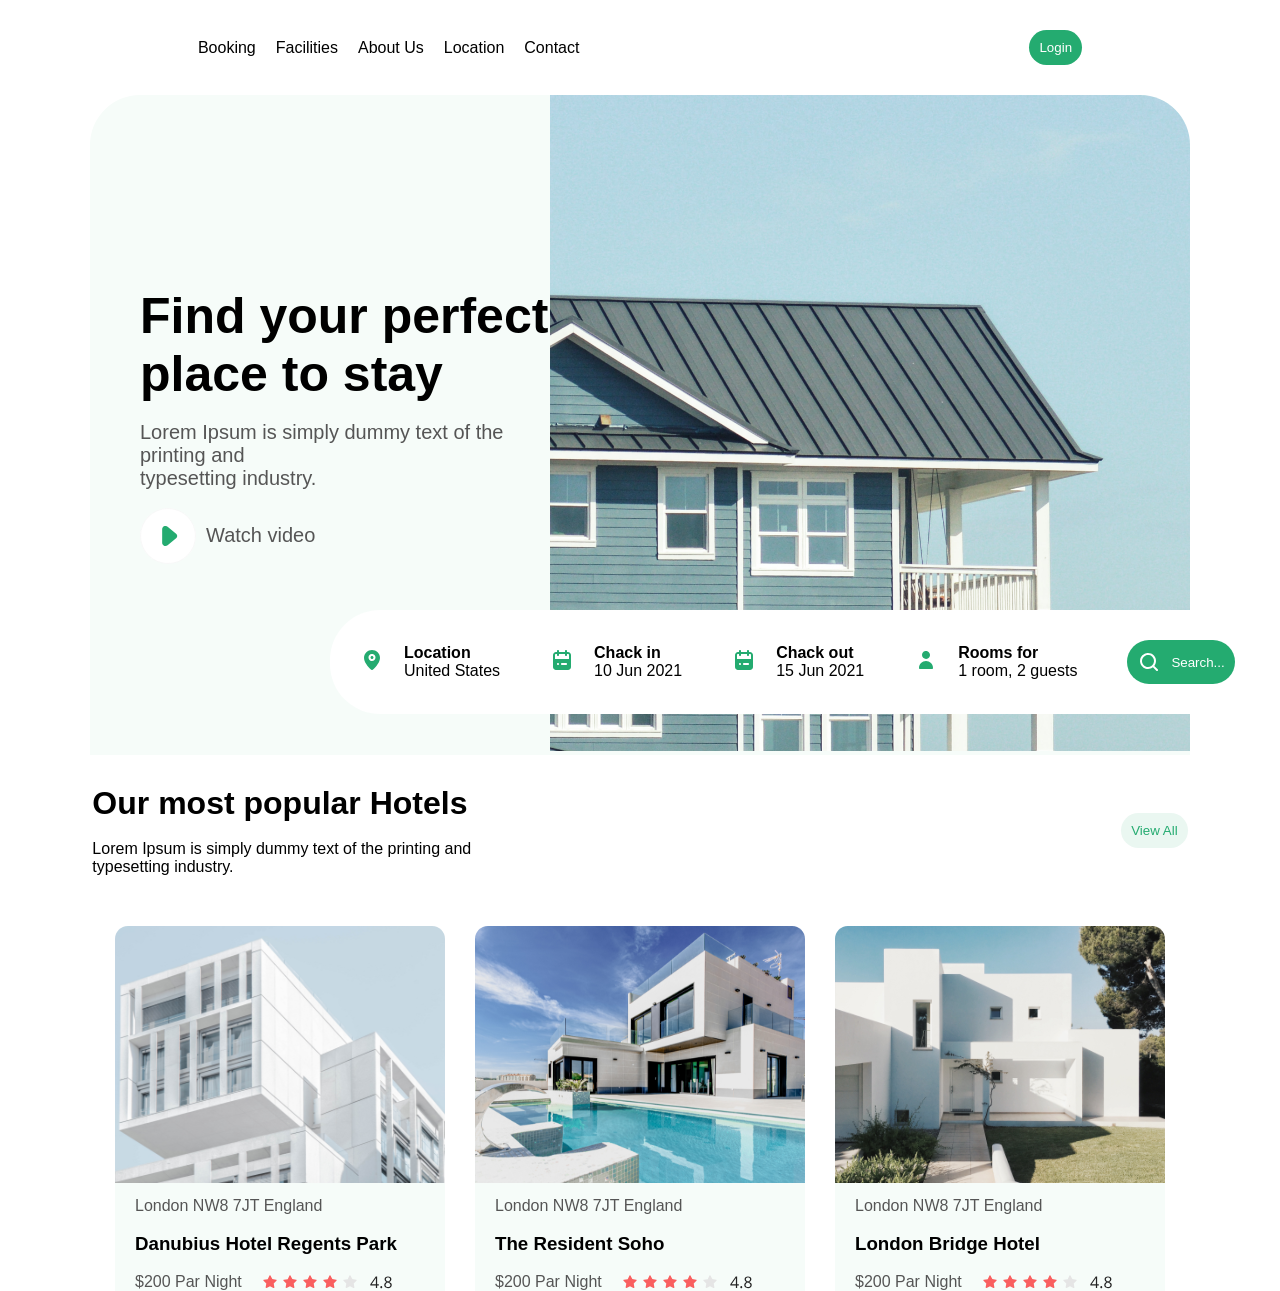
==== index.html @ 4478bff4 "added section1" ====
<!DOCTYPE html>
<html lang="en">

<head>
    <meta charset="UTF-8">
    <meta name="viewport" content="width=device-width, initial-scale=1.0">
    <title>Document</title>
    <link rel="stylesheet" href="./style.css">
</head>

<body>
    <header>
        <div class="hdr">
            <div class="p">
                <p>Booking</p>
                <p>Facilities</p>
                <p>About Us</p>
                <p>Location</p>
                <p>Contact</p>
            </div>
            <div class="aa">
                <button>Login</button>
            </div>
        </div>
    </header>
    <section>
        <div>
            <div class="flex">
                <div class="a">
                    <h1>Find your perfect <br> place to stay</h1><br>
                    <p>Lorem Ipsum is simply dummy text of the printing and <br> typesetting industry.</p><br>
                    <div class="k">
                        <img src="./video.svg" alt="">
                        <p class="o">Watch video</p>
                    </div>
                </div>
                <div>
                    <img src="./image.svg" alt="">
                </div>
            </div>
        </div>
        <div class="ka">
            <div class="s">
                <div>
                    <img src="./loc.svg" alt="">
                </div>
                <div>
                    <h4>Location</h4>
                    <p>United States</p>
                </div>
            </div>
            <div class="s">
                <div>
                    <img src="./kal.svg" alt="">
                </div>
                <div>
                    <h4>Chack in</h4>
                    <p>10 Jun 2021</p>
                </div>
            </div>
            <div class="s">
                <div>
                    <img src="./kal.svg" alt="">
                </div>
                <div>
                    <h4>Chack out</h4>
                    <p>15 Jun 2021</p>
                </div>
            </div>
            <div class="s">
                <div>
                    <img src="./person.svg" alt="">
                </div>
                <div>
                    <h4>Rooms for</h4>
                    <p>1 room, 2 guests</p>
                </div>
            </div>
            <button class="btn"><img src="./search.svg" alt="">Search...</button>
        </div>
    </section>
    <section1>
        <div class="kw">
            <div>
                <h1>Our most popular Hotels</h1><br>
                <p>Lorem Ipsum is simply dummy text of the printing and <br> typesetting industry.</p>
            </div>
            <div>
                <button class="ff">View All</button>
            </div>
        </div>
        <div class="sec1">
            <div class="d">
                <img class="ok" src="./img1.svg" alt="">
                <div class="os">
                    <p>London NW8 7JT England</p><br>
                    <h3>Danubius Hotel Regents Park</h3><br>
                    <div class="j">
                        <p>$200 Par Night</p>
                        <img src="zvezda.svg" alt="">
                    </div>
                </div>
            </div>
            <div class="d">
                <img class="ok" src="./img2.svg" alt="">
                <div class="os">
                    <p>London NW8 7JT England</p><br>
                    <h3>The Resident Soho</h3><br>
                    <div class="j">
                        <p>$200 Par Night</p>
                        <img src="zvezda.svg" alt="">
                    </div>
                </div>
            </div>
            <div class="d">
                <img class="ok" src="./img3.svg" alt="">
                <div class="os">
                    <p>London NW8 7JT England</p><br>
                    <h3>London Bridge Hotel</h3><br>
                    <div class="j">
                        <p>$200 Par Night</p>
                        <img src="zvezda.svg" alt="">
                    </div>
                </div>
            </div>
        </div>
    </section1>
</body>

</html>
---- style.css ----
* {
    margin: 0;
    padding: 0;
    font-family: 'Gill Sans', 'Gill Sans MT', Calibri, 'Trebuchet MS', sans-serif;
}

.hdr {
    display: flex;
    align-items: center;
    justify-content: center;
    gap: 450px;
    margin: auto;
    max-width: 1200px;
    padding: 30px;
}

.p {
    display: flex;
    align-items: center;
    justify-content: center;
    gap: 20px;
}

 .aa button {
    background-color: #24AB70;
    color: white;
    border: 0;
    border-radius: 50px;
    padding: 10px;
}

.o {
    display: inline;
}

.k {
    display: flex;
    align-items: center;
    gap: 10px;
}

.a h1 {
    font-size: 50px;
}

.a p {
    color: #555555;
    font-size: 20px;
}

.flex {
    display: flex;
    align-items: center;
    justify-content: center;
    background-color: #F6FCF9;
    gap: -10px;
    width: 1100px;
    border-radius: 50px 50px 0px 0px;
    max-width: 1200px;
    margin: 0 auto;
}

.a {
    padding-left: 50px;
}

.s {
    display: flex;
    align-items: center;
    gap: 20px;
    
}

.btn {
    display: flex;
    align-items: center;
    gap: 10px;
    background-color: #24AB70;
    color: white;
    padding: 10px;
    border: 0;
    border-radius: 50px;
}

.ka {
    display: flex;
    align-items: center;
    justify-content: center;
    gap: 50px;
    padding: 30px;
    position: absolute;
    background-color: white;
    top: 610px;
    left: 330px;
    border-radius: 50px;
    max-width: 1200px;
    margin: 0 auto;
}
.ff{
    background-color: #EAF7F1;
    padding: 10px;
    border: 0;
    color: #24AB70;
    border-radius: 50px;
}
.kw{
    display: flex;
    align-items: center;
    justify-content: center;
    gap: 650px;
    max-width: 1200px;
    margin: 0 auto;
    padding-top: 30px;
}
.j{
    display: flex;
    align-items: center;
    gap: 20px;
}
.d p{
    color: #555555;
}
.d{
    background-color: #F6FCF9;
    width: 330px;
    border-radius: 50px 50px 0px 0px;
}
.os{
    padding-left: 20px;
    padding-top: 10px;
}
.sec1{
    display: flex;
    align-items: center;
    justify-content: center;
    gap: 30px;
    padding-top: 50px;
}
.ok{
    width: 330px;
}
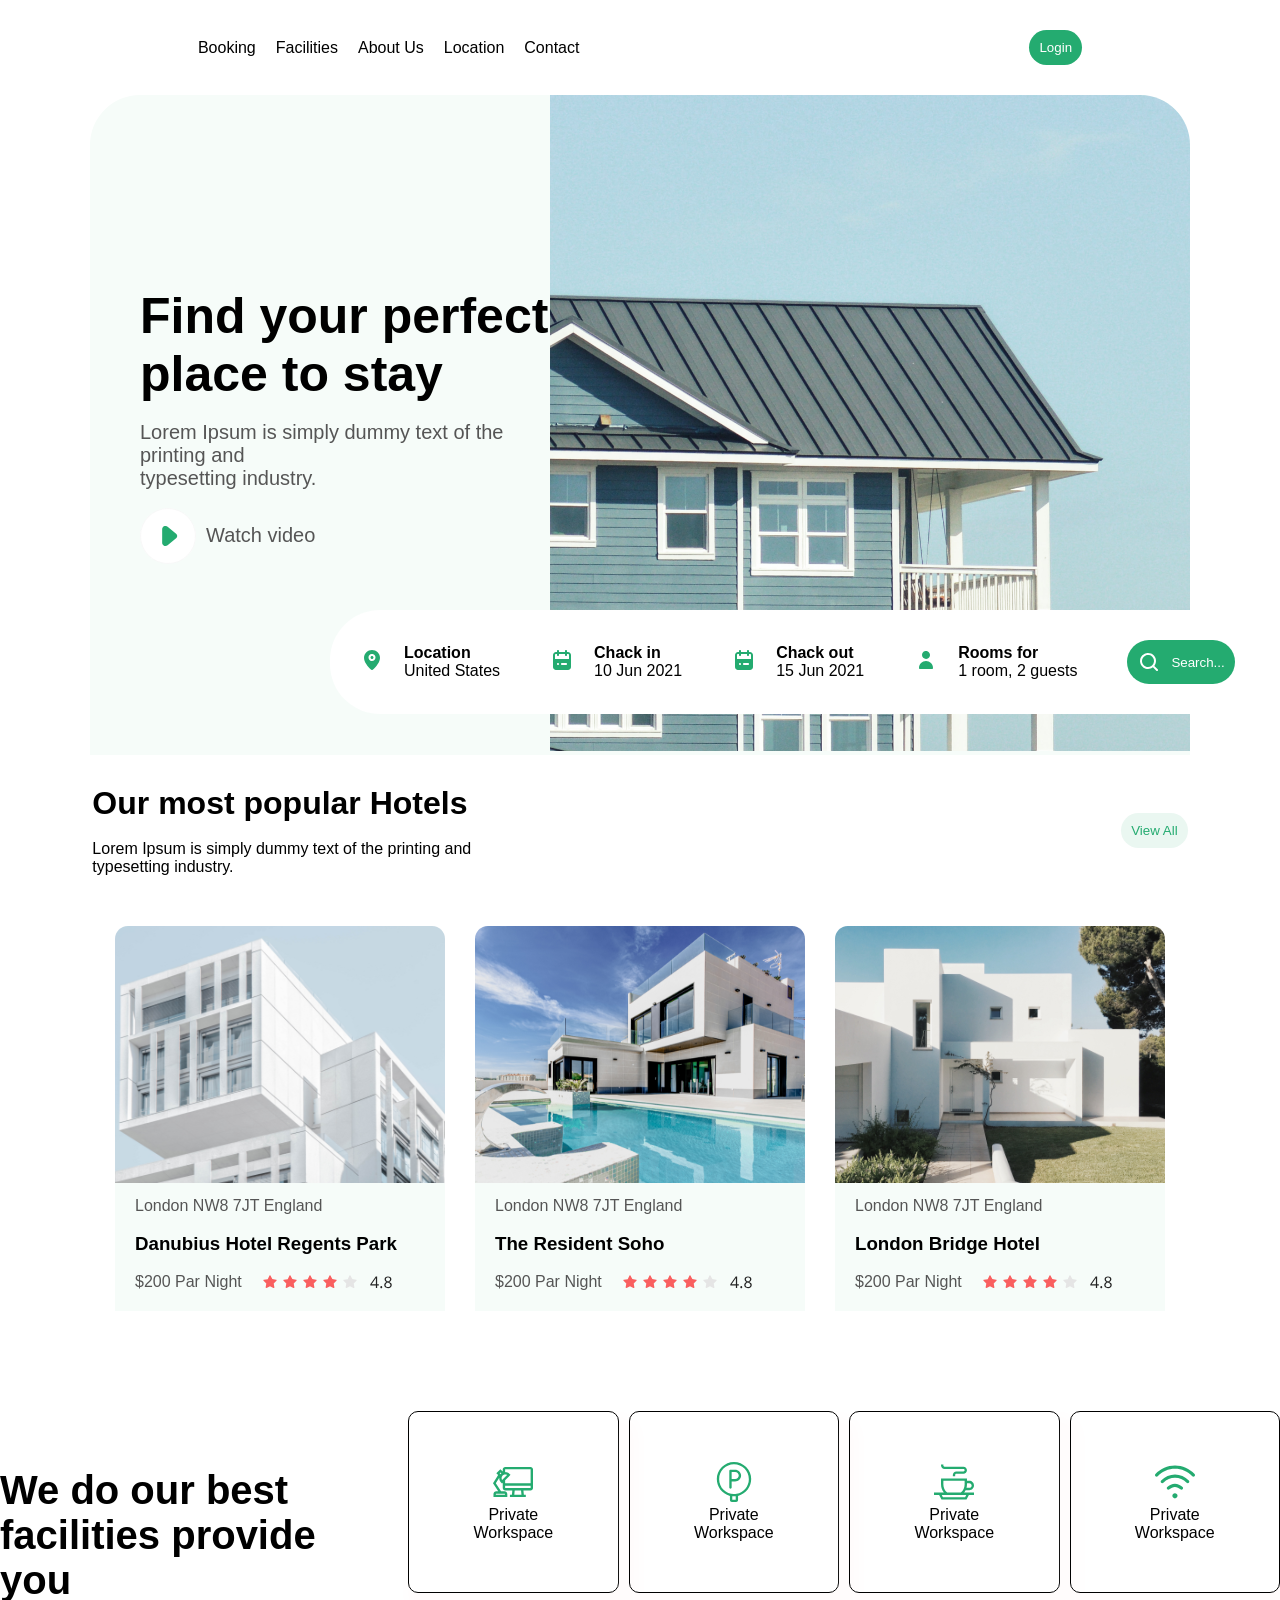
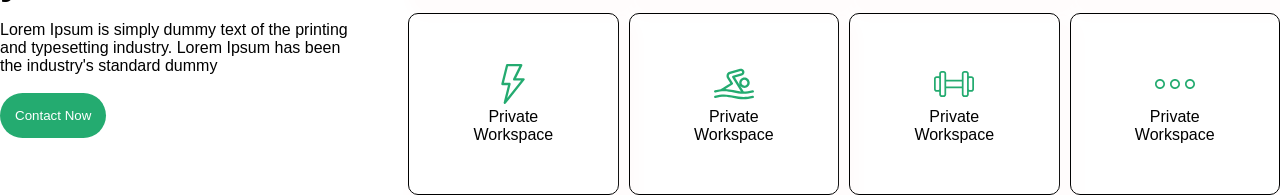
==== commit ffb1da20: "added section2" ====
--- a/index.html
+++ b/index.html
@@ -125,6 +125,55 @@
             </div>
         </div>
     </section1>
+    <section2>
+        <div class="sec2">
+            <div>
+                <h1 class="kq">We do our best <br> facilities provide you</h1><br>
+                <p>Lorem Ipsum is simply dummy text of the printing <br> and typesetting industry. Lorem Ipsum has been
+                    <br> the industry's standard dummy
+                </p><br>
+                <button class="sd">Contact Now</button>
+            </div>
+            <div class="gg">
+                <div class="df">
+                    <div class="ox">
+                        <img src="icon1.svg" alt="">
+                        <p>Private Workspace</p>
+                    </div>
+                    <div class="ox">
+                        <img src="icon2.svg" alt="">
+                        <p>Private Workspace</p>
+                    </div>
+                    <div class="ox">
+                        <img src="icon3.svg" alt="">
+                        <p>Private Workspace</p>
+                    </div>
+                    <div class="ox">
+                        <img src="icon4.svg" alt="">
+                        <p>Private Workspace</p>
+                    </div>
+                </div>
+                <div class="dc">
+                    <div class="ox">
+                        <img src="icon5.svg" alt="">
+                        <p>Private Workspace</p>
+                    </div>
+                    <div class="ox">
+                        <img src="icon6.svg" alt="">
+                        <p>Private Workspace</p>
+                    </div>
+                    <div class="ox">
+                        <img src="icon7.svg" alt="">
+                        <p>Private Workspace</p>
+                    </div>
+                    <div class="ox">
+                        <img src="icon8.svg" alt="">
+                        <p>Private Workspace</p>
+                    </div>
+                </div>
+            </div>
+        </div>
+    </section2>
 </body>
 
 </html>
--- a/style.css
+++ b/style.css
@@ -124,6 +124,7 @@
     background-color: #F6FCF9;
     width: 330px;
     border-radius: 50px 50px 0px 0px;
+    padding-bottom: 20px;
 }
 .os{
     padding-left: 20px;
@@ -138,4 +139,41 @@
 }
 .ok{
     width: 330px;
+}
+.sd{
+    border: 0;
+    border-radius: 50px;
+    padding: 15px;
+    background-color: #24AB70;
+    color: white;
+}
+.kq{
+    font-size: 40px;
+}
+
+.ox{
+    border: 1px solid black;
+    padding: 50px 40px;
+    text-align: center;
+    border-radius: 10px;
+    box-shadow: 10px 15px 15px 10px  #fffcfc;
+}
+.df{
+    display: flex;
+    align-items: center;
+    gap: 10px;
+
+}
+.dc{
+    display: flex;
+    align-items: center;
+    gap: 10px;
+    padding-top: 20px;
+}
+.sec2{
+    display: flex;
+    align-items: center;
+    justify-content: center;
+    padding-top: 100px;
+    gap: 20px;
 }
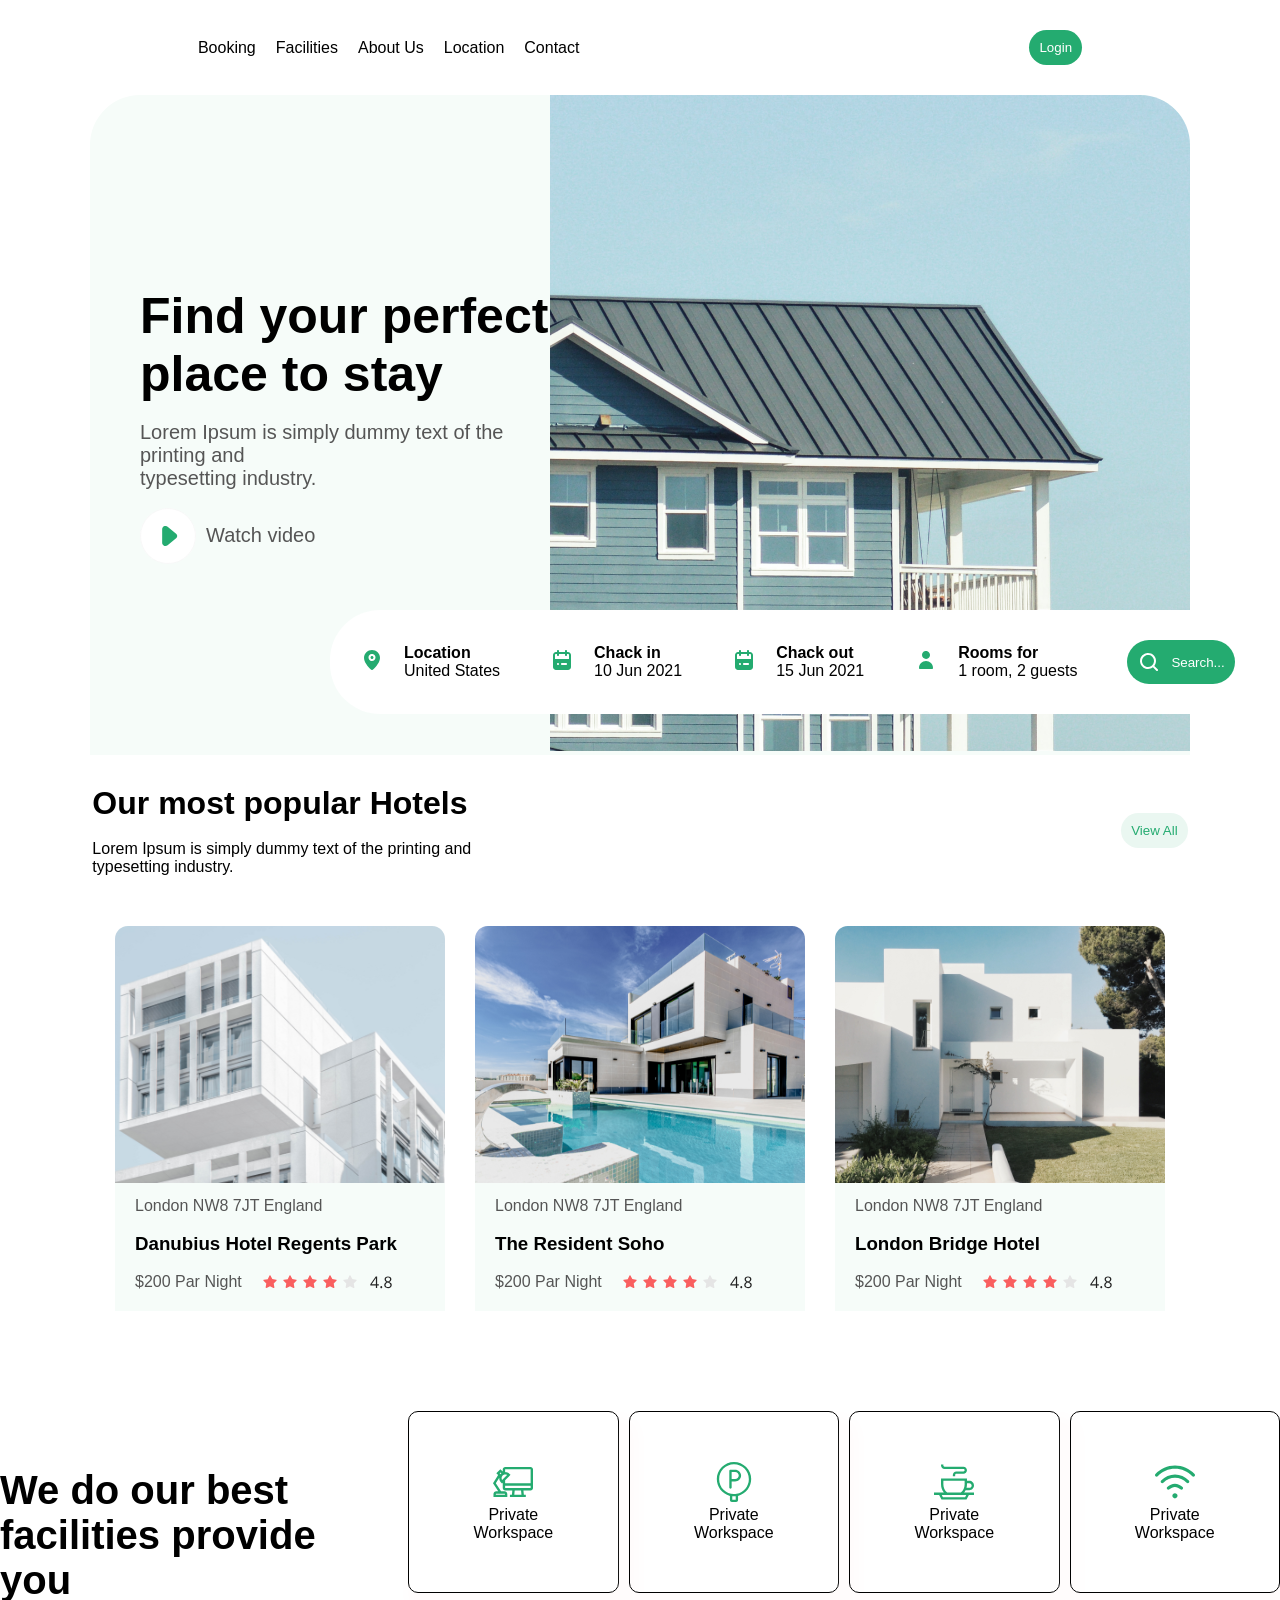
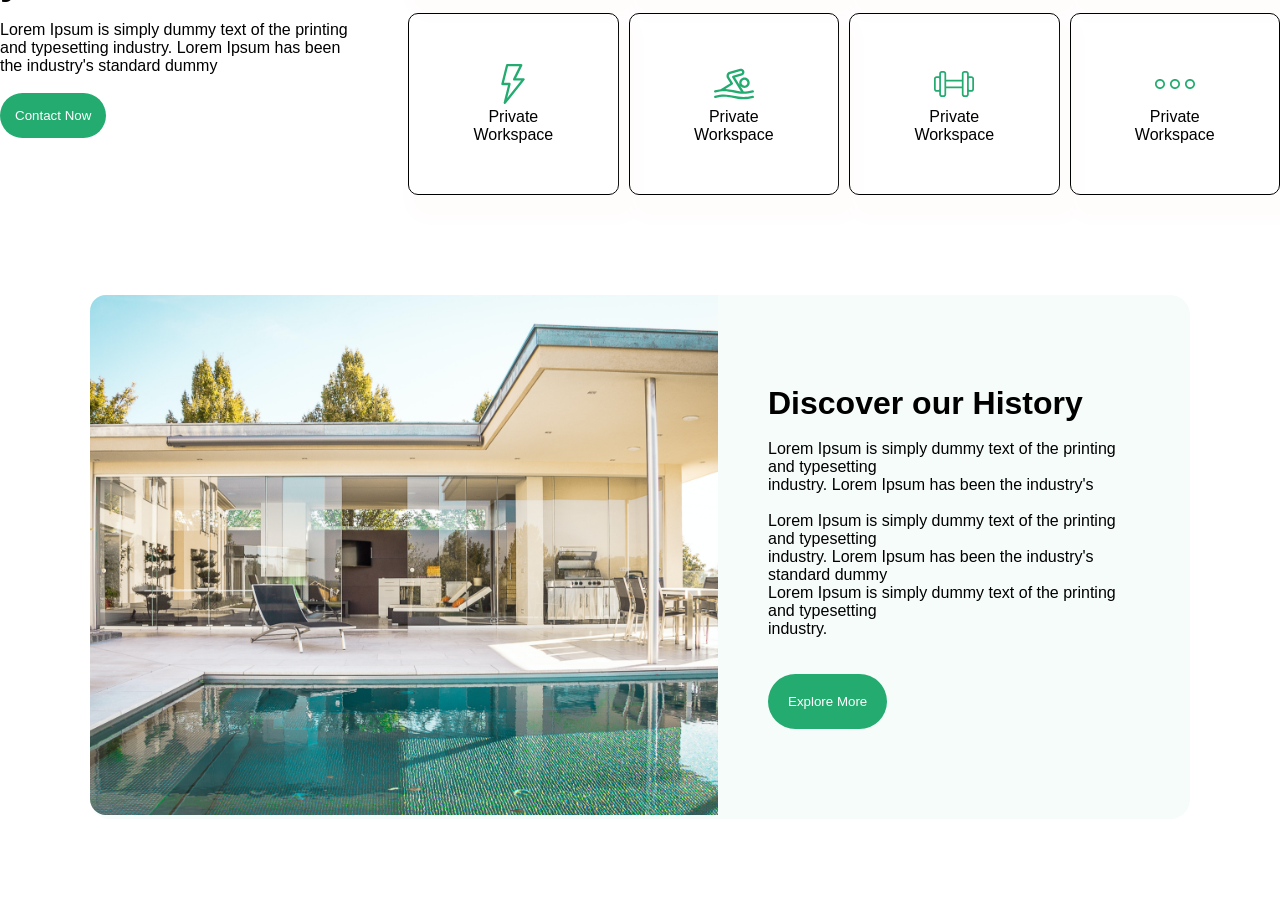
==== commit 9d310941: "added section3" ====
--- a/index.html
+++ b/index.html
@@ -174,6 +174,23 @@
             </div>
         </div>
     </section2>
+    <section3>
+        <div class="sec3">
+            <div>
+                <img src="./img4.svg" alt="">
+            </div>
+            <div class="oj">
+                <h1>Discover our History</h1><br>
+                <p>Lorem Ipsum is simply dummy text of the printing and typesetting <br> industry. Lorem Ipsum has been
+                    the industry's </p><br>
+                <p>Lorem Ipsum is simply dummy text of the printing and typesetting <br> industry. Lorem Ipsum has been
+                    the industry's standard dummy <br> Lorem Ipsum is simply dummy text of the printing and typesetting
+                    <br> industry.
+                </p><br><br>
+                <button class="lk">Explore More</button>
+            </div>
+        </div>
+    </section3>
 </body>
 
 </html>
--- a/style.css
+++ b/style.css
@@ -176,4 +176,27 @@
     justify-content: center;
     padding-top: 100px;
     gap: 20px;
+}
+.lk{
+    background-color: #24AB70;
+    border: 0;
+    border-radius: 50px;
+    color: white;
+    padding: 20px;
+}
+.sec3{
+    display: flex;
+    align-items: center;
+    justify-content: center;
+    gap: 50px;
+    background-color: #F6FCF9;
+    width: 1100px;
+    max-width: 1200px;
+    margin: 0 auto;
+    border-radius: 20px;
+    margin-top: 100px;
+    margin-bottom: 100px;
+}
+.oj{
+    padding-right: 50px;
 }
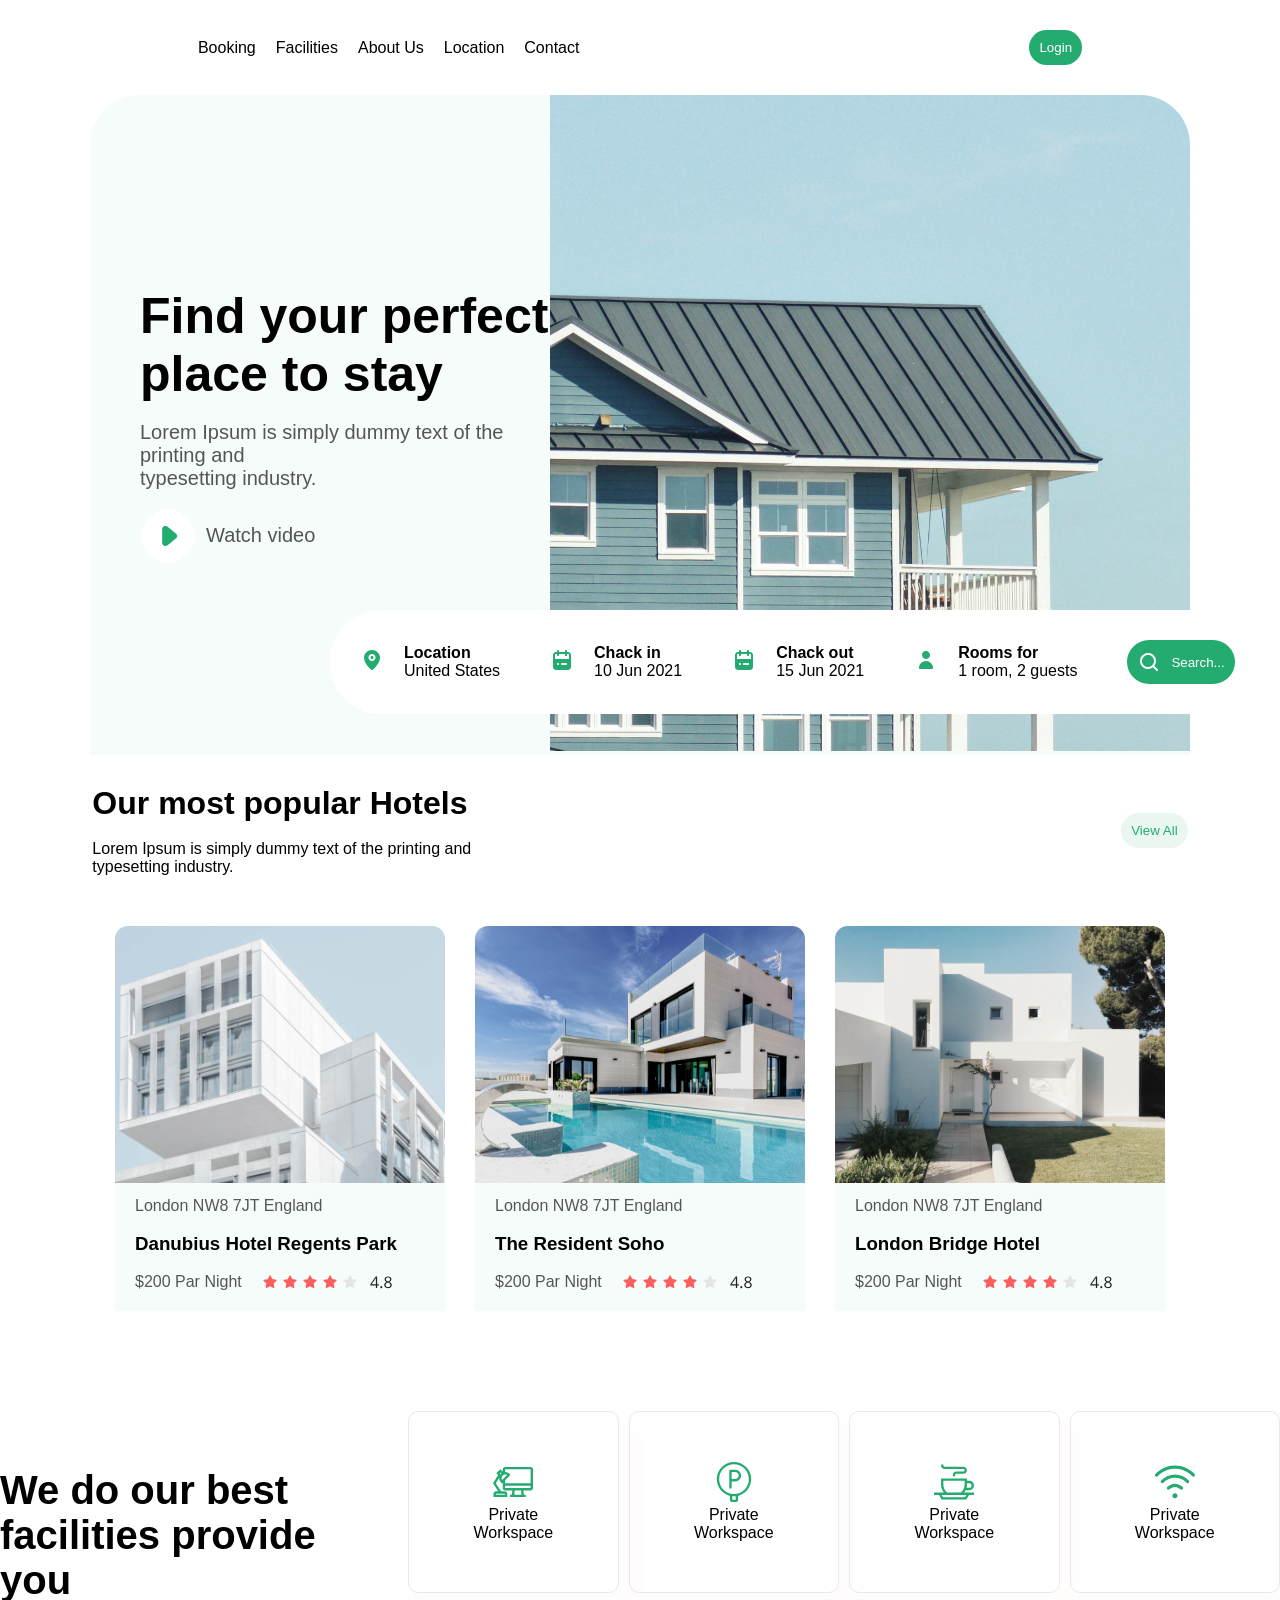
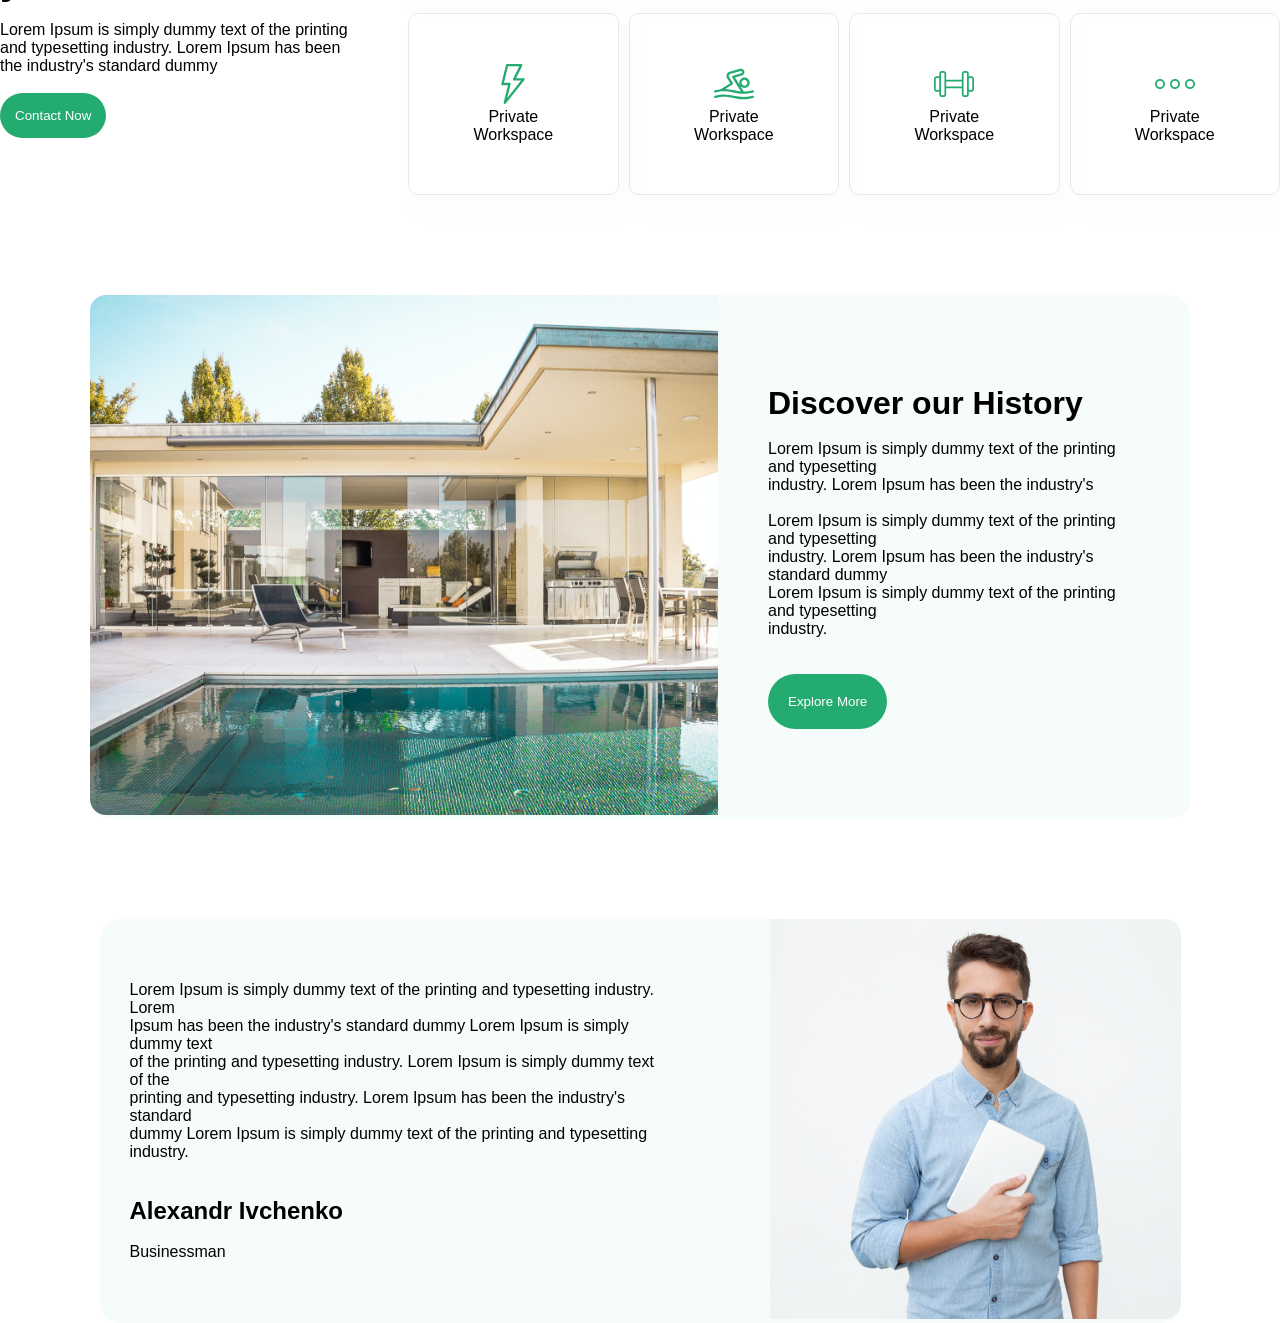
==== commit 9f123a91: "added section4" ====
--- a/index.html
+++ b/index.html
@@ -191,6 +191,22 @@
             </div>
         </div>
     </section3>
+    <section4>
+        <div class="sec4">
+            <div class="lor">
+                <p>Lorem Ipsum is simply dummy text of the printing and typesetting industry. Lorem <br> Ipsum has been
+                    the industry's standard dummy Lorem Ipsum is simply dummy text <br> of the printing and typesetting
+                    industry. Lorem Ipsum is simply dummy text of the <br> printing and typesetting industry. Lorem
+                    Ipsum has been the industry's standard <br> dummy Lorem Ipsum is simply dummy text of the printing
+                    and typesetting industry.</p><br><br>
+                    <h2>Alexandr Ivchenko</h2><br>
+                    <p>Businessman</p>
+            </div>
+            <div>
+                <img src="./img5.svg" alt="">
+            </div>
+        </div>
+    </section4>
 </body>
 
 </html>
--- a/style.css
+++ b/style.css
@@ -152,7 +152,7 @@
 }
 
 .ox{
-    border: 1px solid black;
+    border: 1px solid #E8E8E8;
     padding: 50px 40px;
     text-align: center;
     border-radius: 10px;
@@ -199,4 +199,18 @@
 }
 .oj{
     padding-right: 50px;
+}
+.sec4{
+    display: flex;
+    align-items: center;
+    justify-content: center;
+    gap: 100px;
+    background-color: #F6FCF9;
+    max-width: 1200px;
+    margin: 0 auto;
+    width: 1081px;
+    border-radius: 20px;
+}
+.lor{
+    padding-left: 30px;
 }
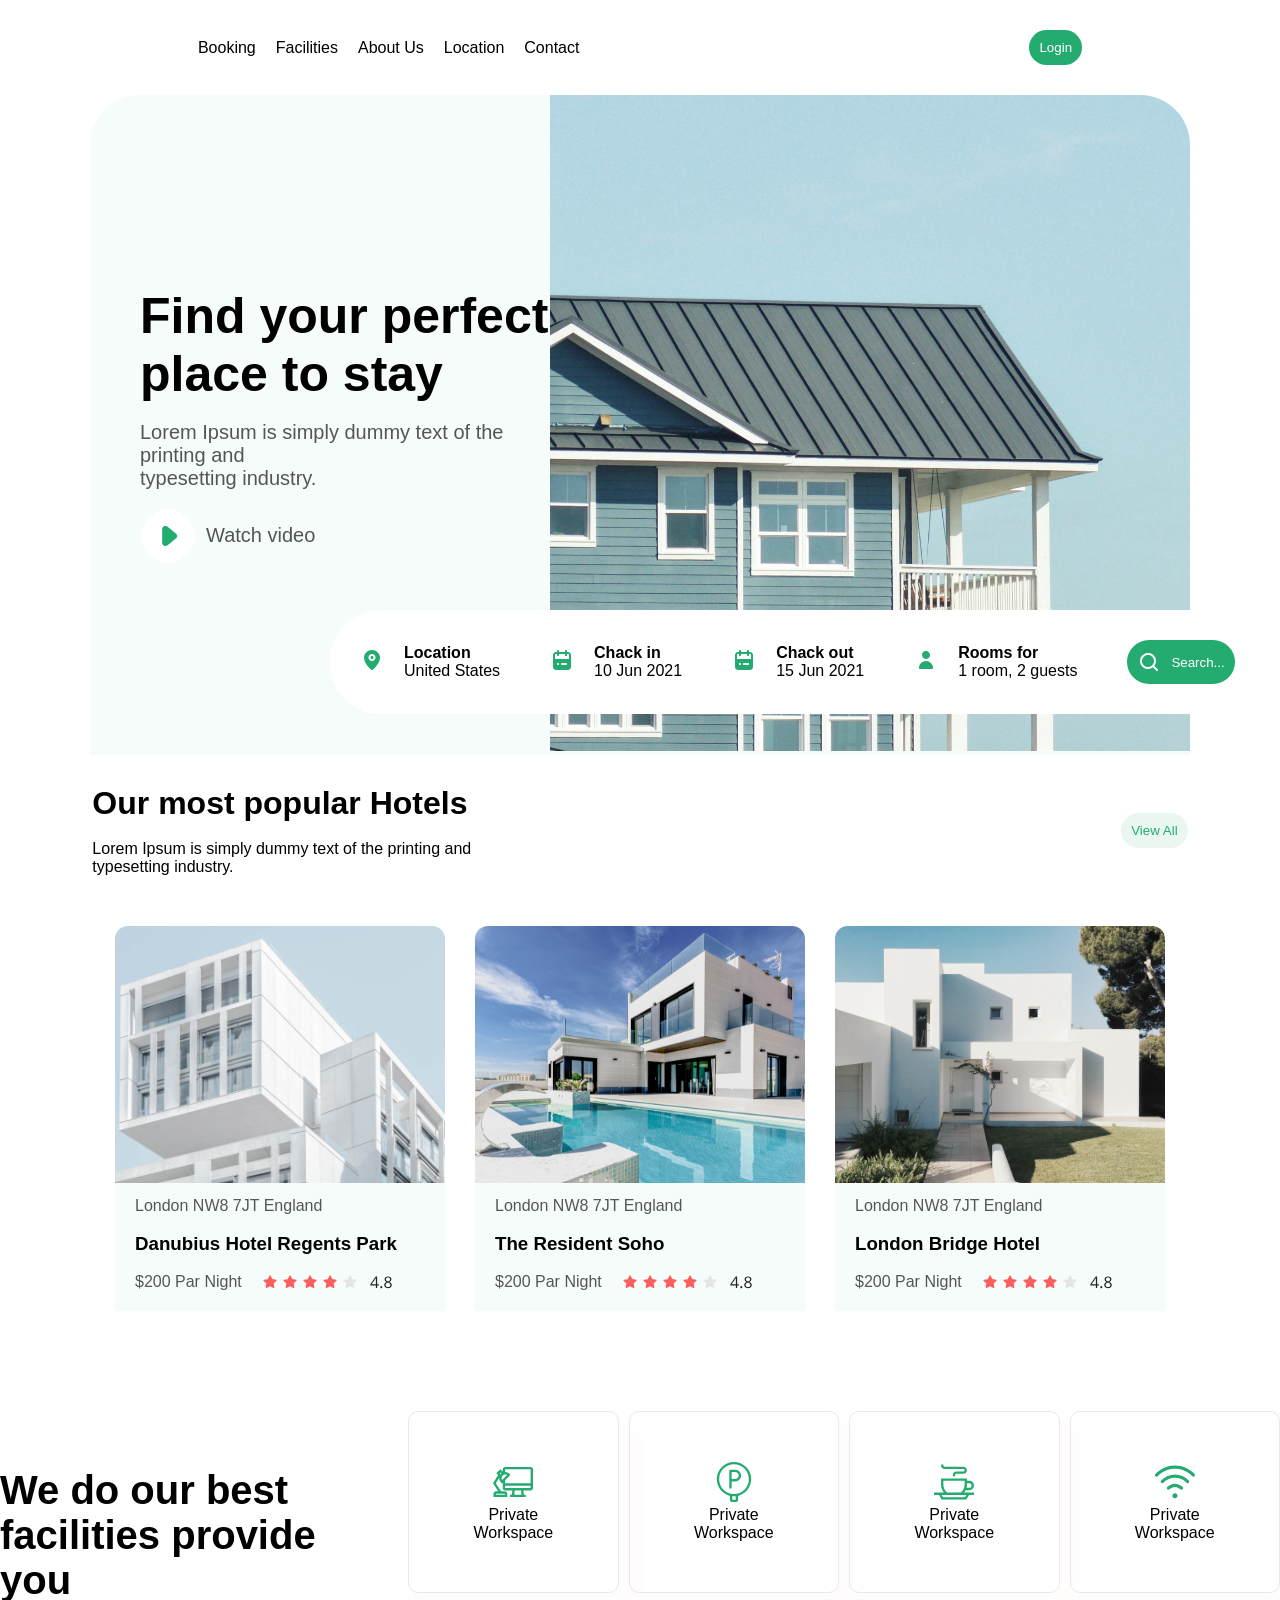
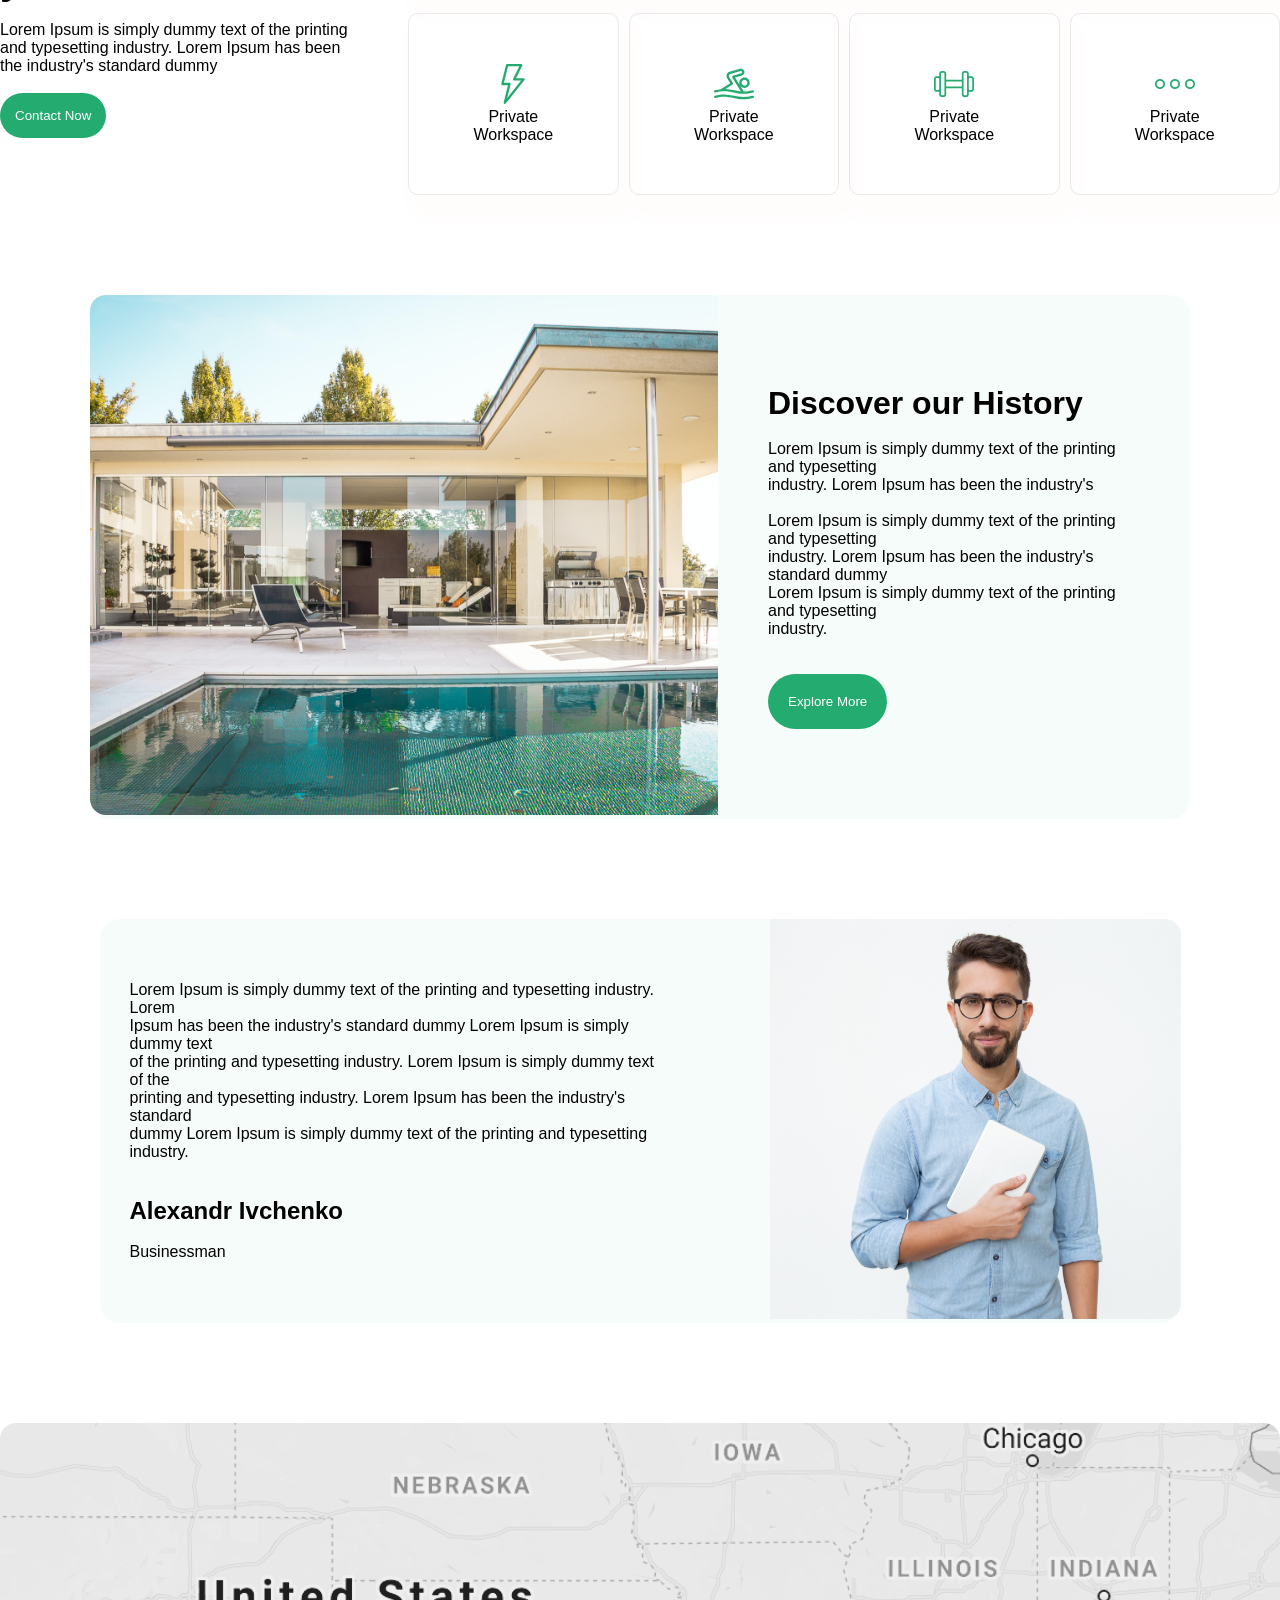
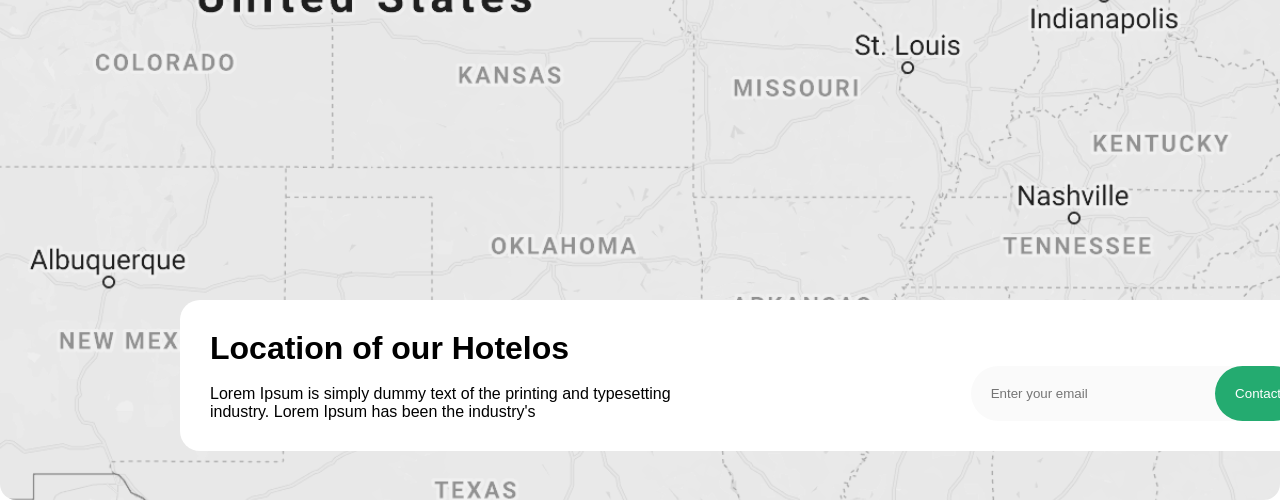
==== commit 826925ff: "added section5" ====
--- a/index.html
+++ b/index.html
@@ -199,14 +199,32 @@
                     industry. Lorem Ipsum is simply dummy text of the <br> printing and typesetting industry. Lorem
                     Ipsum has been the industry's standard <br> dummy Lorem Ipsum is simply dummy text of the printing
                     and typesetting industry.</p><br><br>
-                    <h2>Alexandr Ivchenko</h2><br>
-                    <p>Businessman</p>
+                <h2>Alexandr Ivchenko</h2><br>
+                <p>Businessman</p>
             </div>
             <div>
                 <img src="./img5.svg" alt="">
             </div>
         </div>
     </section4>
+    <section5>
+        <div class="sec5">
+            <div class="map">
+                <img src="./map.svg" alt="">
+            </div>
+            <div class="hh">
+                <div>
+                    <h1>Location of our Hotelos</h1><br>
+                    <p>Lorem Ipsum is simply dummy text of the printing and typesetting <br> industry. Lorem Ipsum has been
+                        the industry's </p>
+                </div>
+                <div class="if">
+                    <input class="inp" placeholder="Enter your email">
+                    <button class="ko">Contact</button>
+                </div>
+            </div>
+        </div>
+    </section5>
 </body>
 
 </html>
--- a/style.css
+++ b/style.css
@@ -213,4 +213,43 @@
 }
 .lor{
     padding-left: 30px;
+}
+.map{
+    display: flex;
+    align-items: center;
+    justify-content: center;
+}
+.hh{
+    display: flex;
+    align-items: end;
+    gap: 50px;
+    position: absolute;
+    top: 3500px;
+    left: 180px;
+    background-color: white;
+    padding: 30px;
+    border-radius: 20px;
+    width: 1100px;
+
+}
+.inp{
+    width: 250px;
+    padding: 20px;
+    border-radius: 50px;
+    border: 0;
+    background-color: #FAFAFA;
+}
+.ko{
+    background-color: #24AB70;
+    color: white;
+    padding: 20px;
+    border-radius: 50px;
+    border: 0;
+    margin-left: -50px;
+}
+.if{
+    padding-left: 250px;
+}
+.sec5{
+    padding-top: 100px;
 }
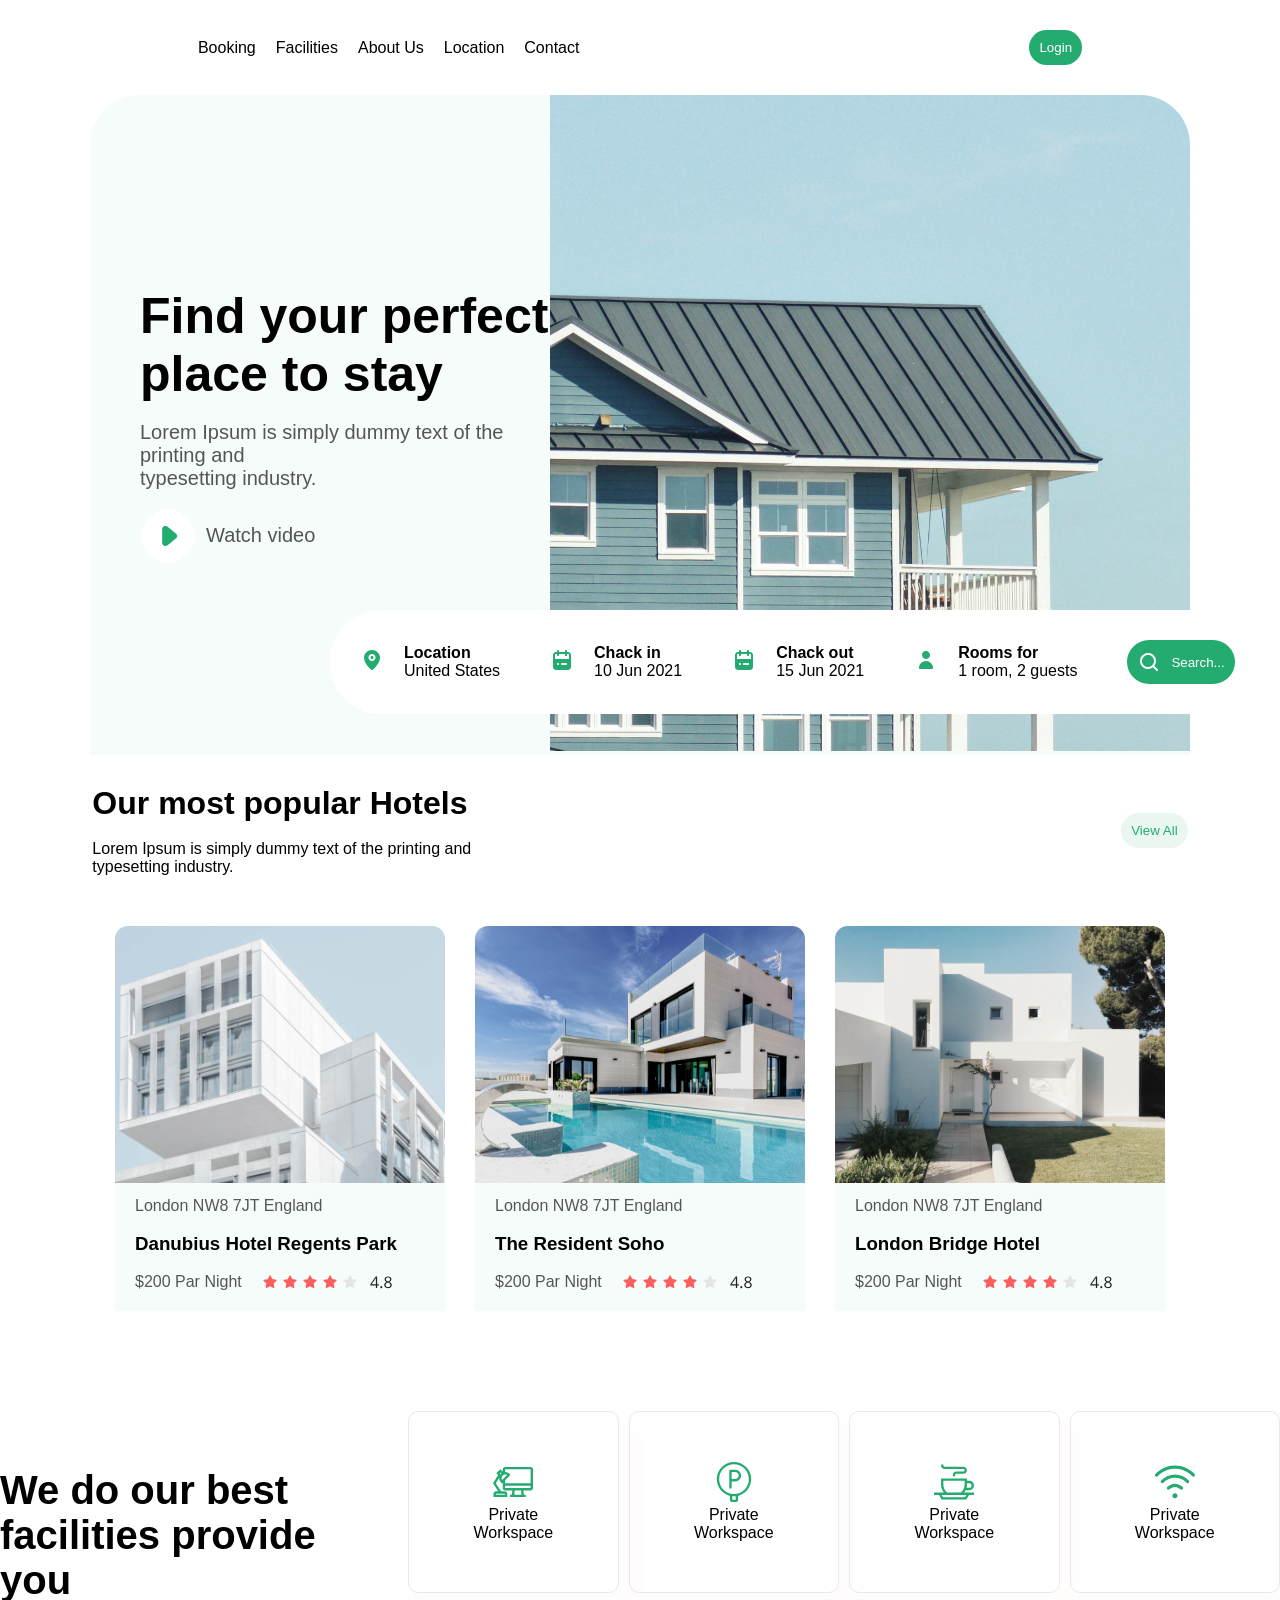
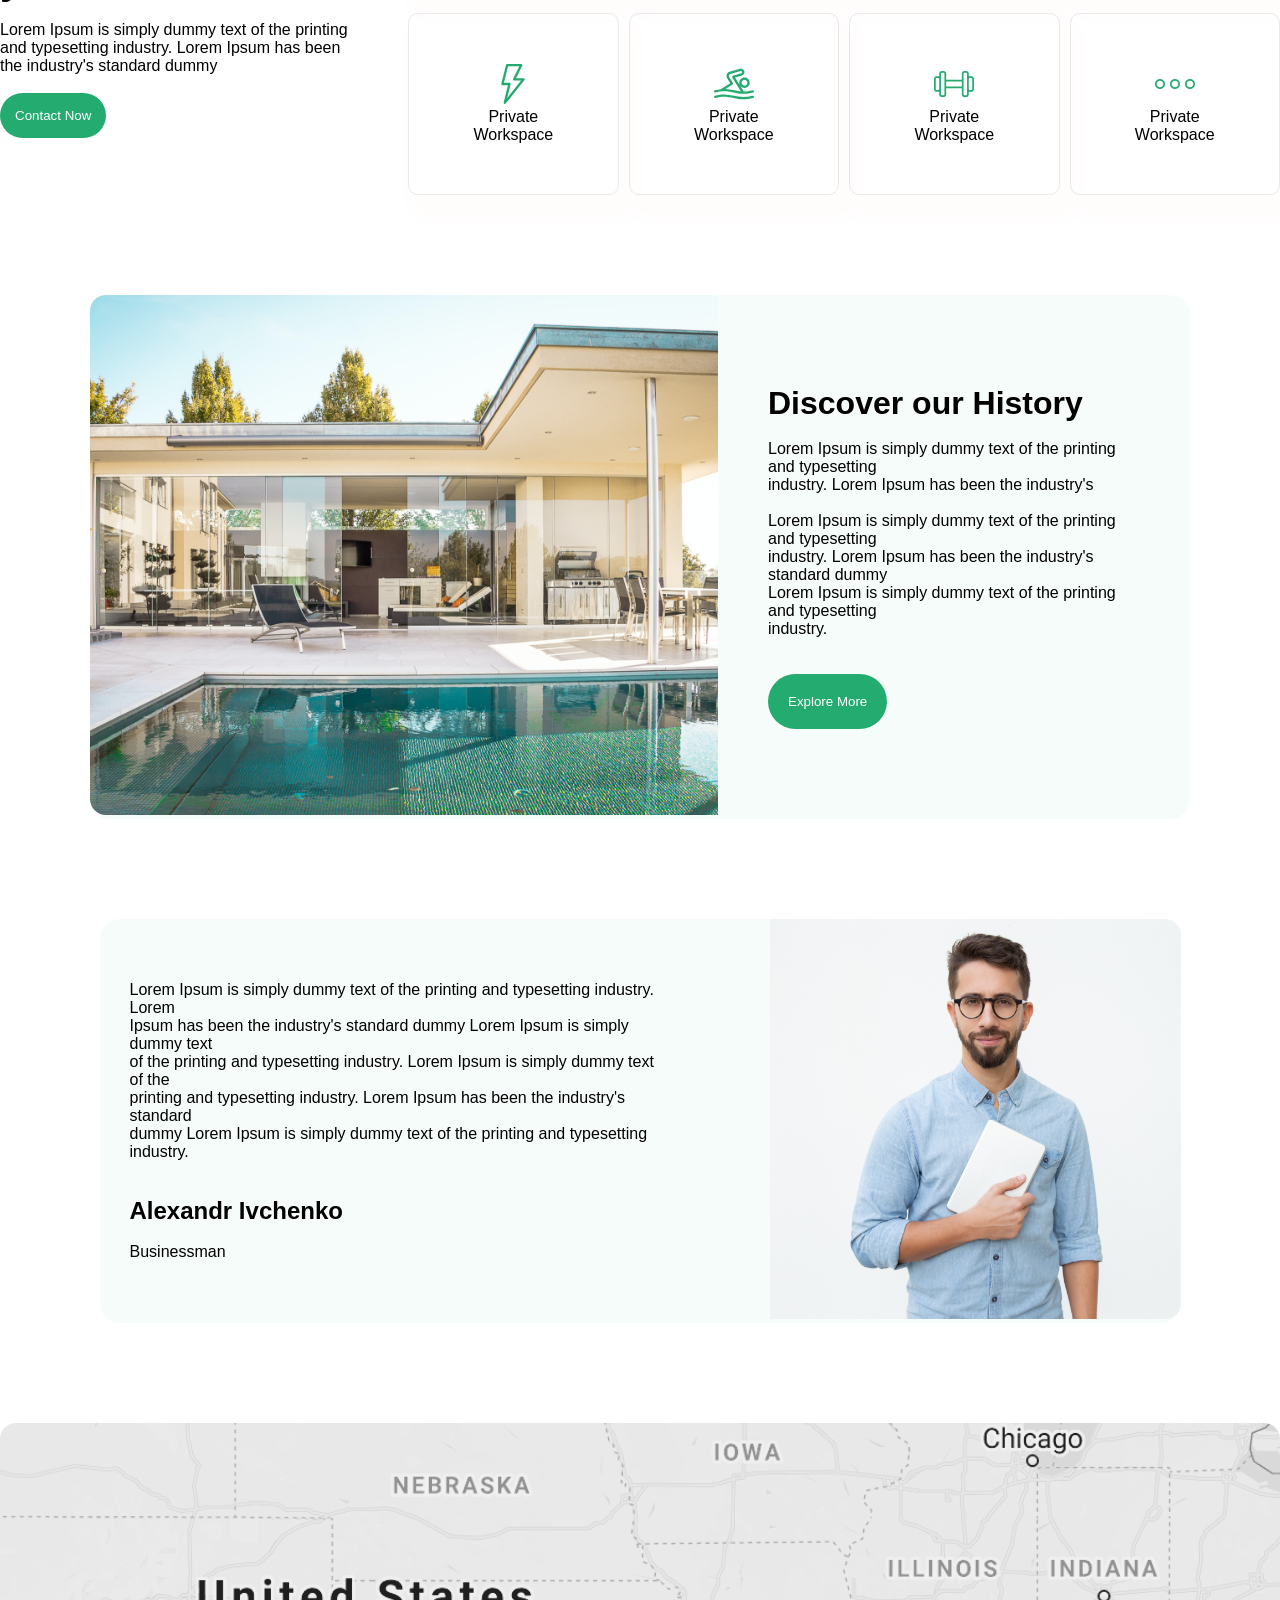
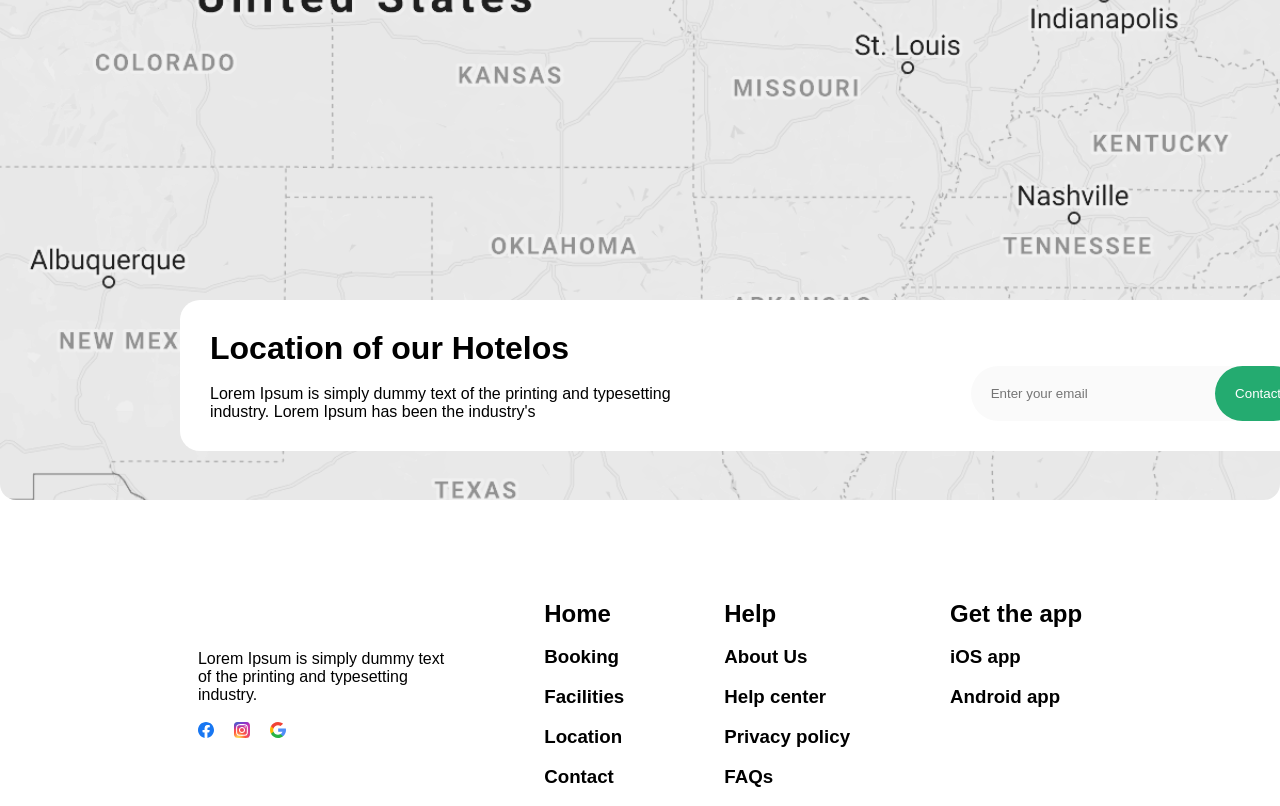
==== commit 7aeb5404: "added footer" ====
--- a/index.html
+++ b/index.html
@@ -225,6 +225,37 @@
             </div>
         </div>
     </section5>
+    <footer>
+        <div class="ftr">
+            <div class="osd">
+                <p>Lorem Ipsum is simply dummy text <br> of the printing and typesetting <br> industry.</p><br>
+                <div class="icons">
+                    <img src="./facebook.svg" alt="">
+                    <img src="./instagram.svg" alt="">
+                    <img src="./google.svg" alt="">
+                </div>
+            </div>
+            <div>
+                <h2>Home</h2><br>
+                <h3>Booking</h3><br>
+                <h3>Facilities</h3><br>
+                <h3>Location</h3><br>
+                <h3>Contact</h3><br>
+            </div>
+            <div>
+                <h2>Help</h2><br>
+                <h3>About Us</h3><br>
+                <h3>Help center</h3><br>
+                <h3>Privacy policy</h3><br>
+                <h3>FAQs</h3>
+            </div>
+            <div>
+                <h2>Get the app</h2><br>
+                <h3>iOS app</h3><br>
+                <h3>Android app</h3>
+            </div>
+        </div>
+    </footer>
 </body>
 
 </html>
--- a/style.css
+++ b/style.css
@@ -252,4 +252,17 @@
 }
 .sec5{
     padding-top: 100px;
+}
+.icons{
+    display: flex;
+    gap: 20px;
+}
+.ftr{
+    display: flex;
+    justify-content: center;
+    gap: 100px;
+    padding-top: 100px;
+}
+.osd{
+    padding-top: 50px;
 }
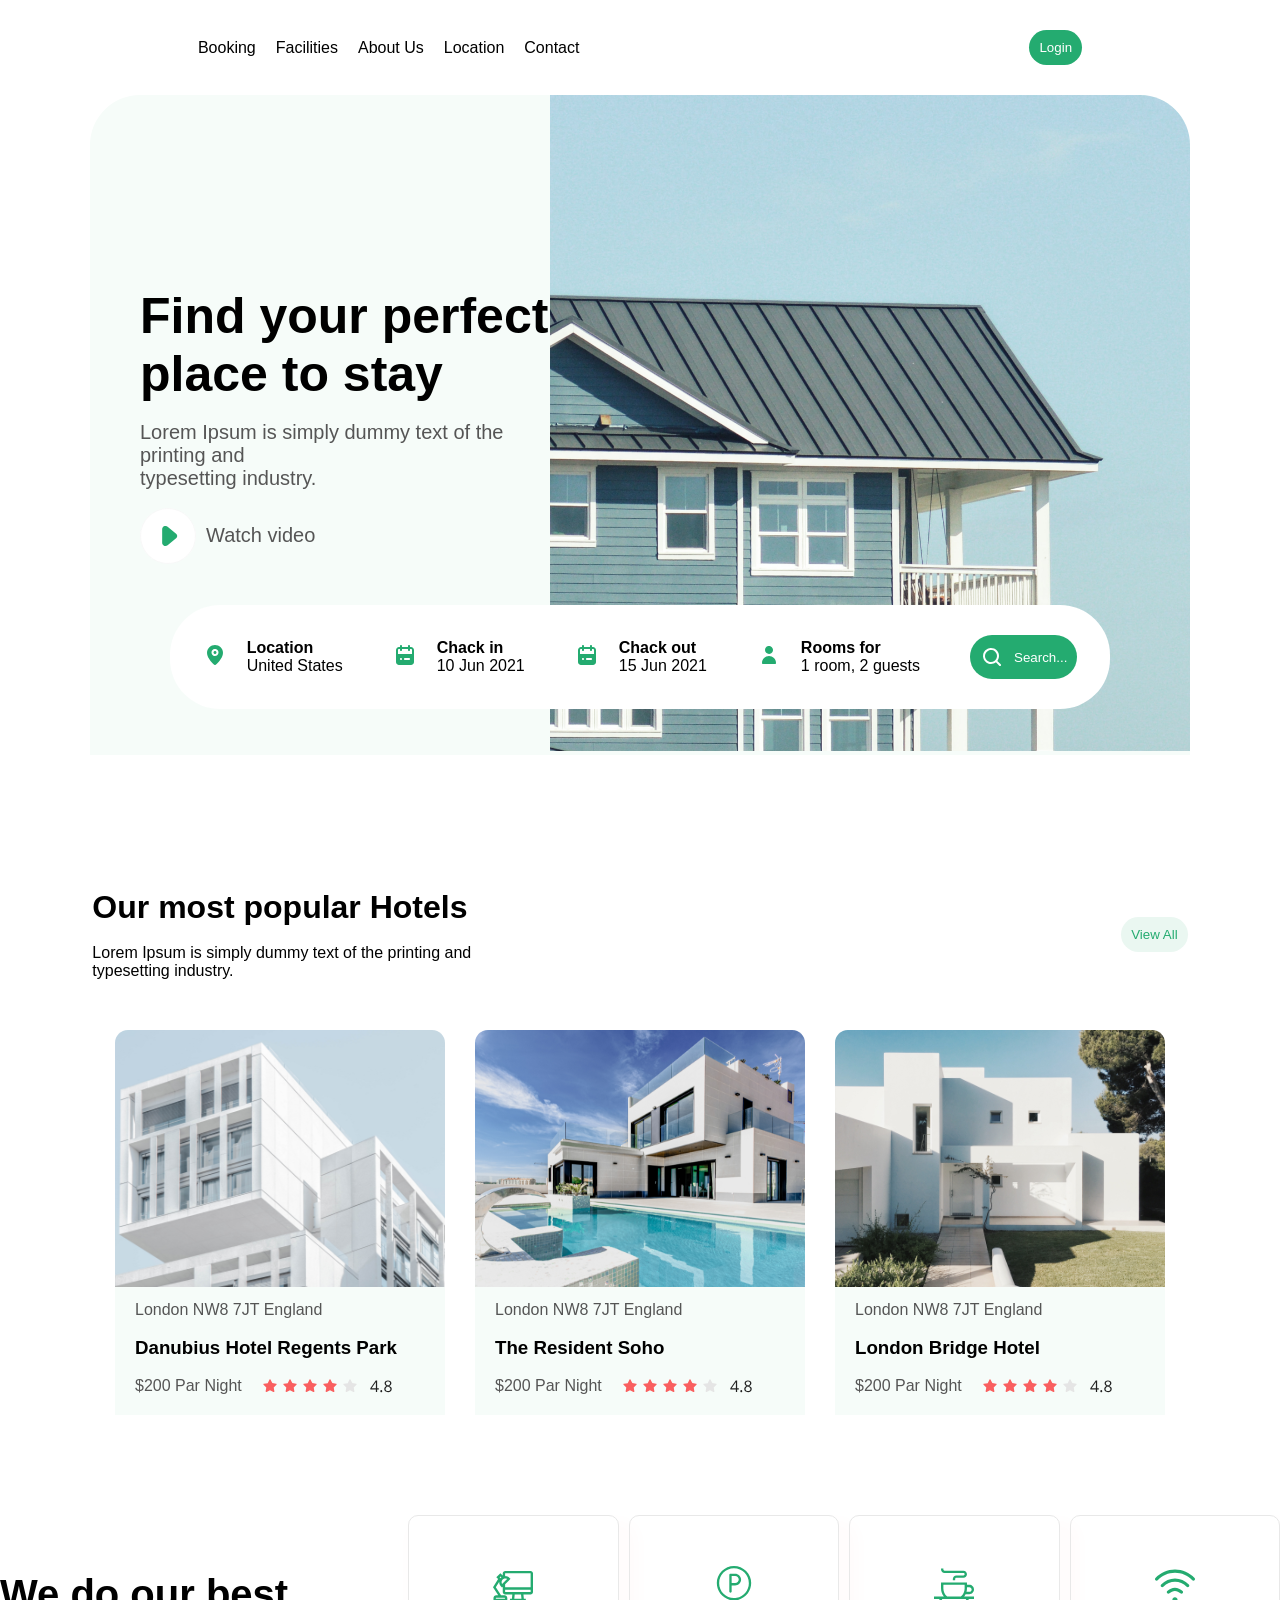
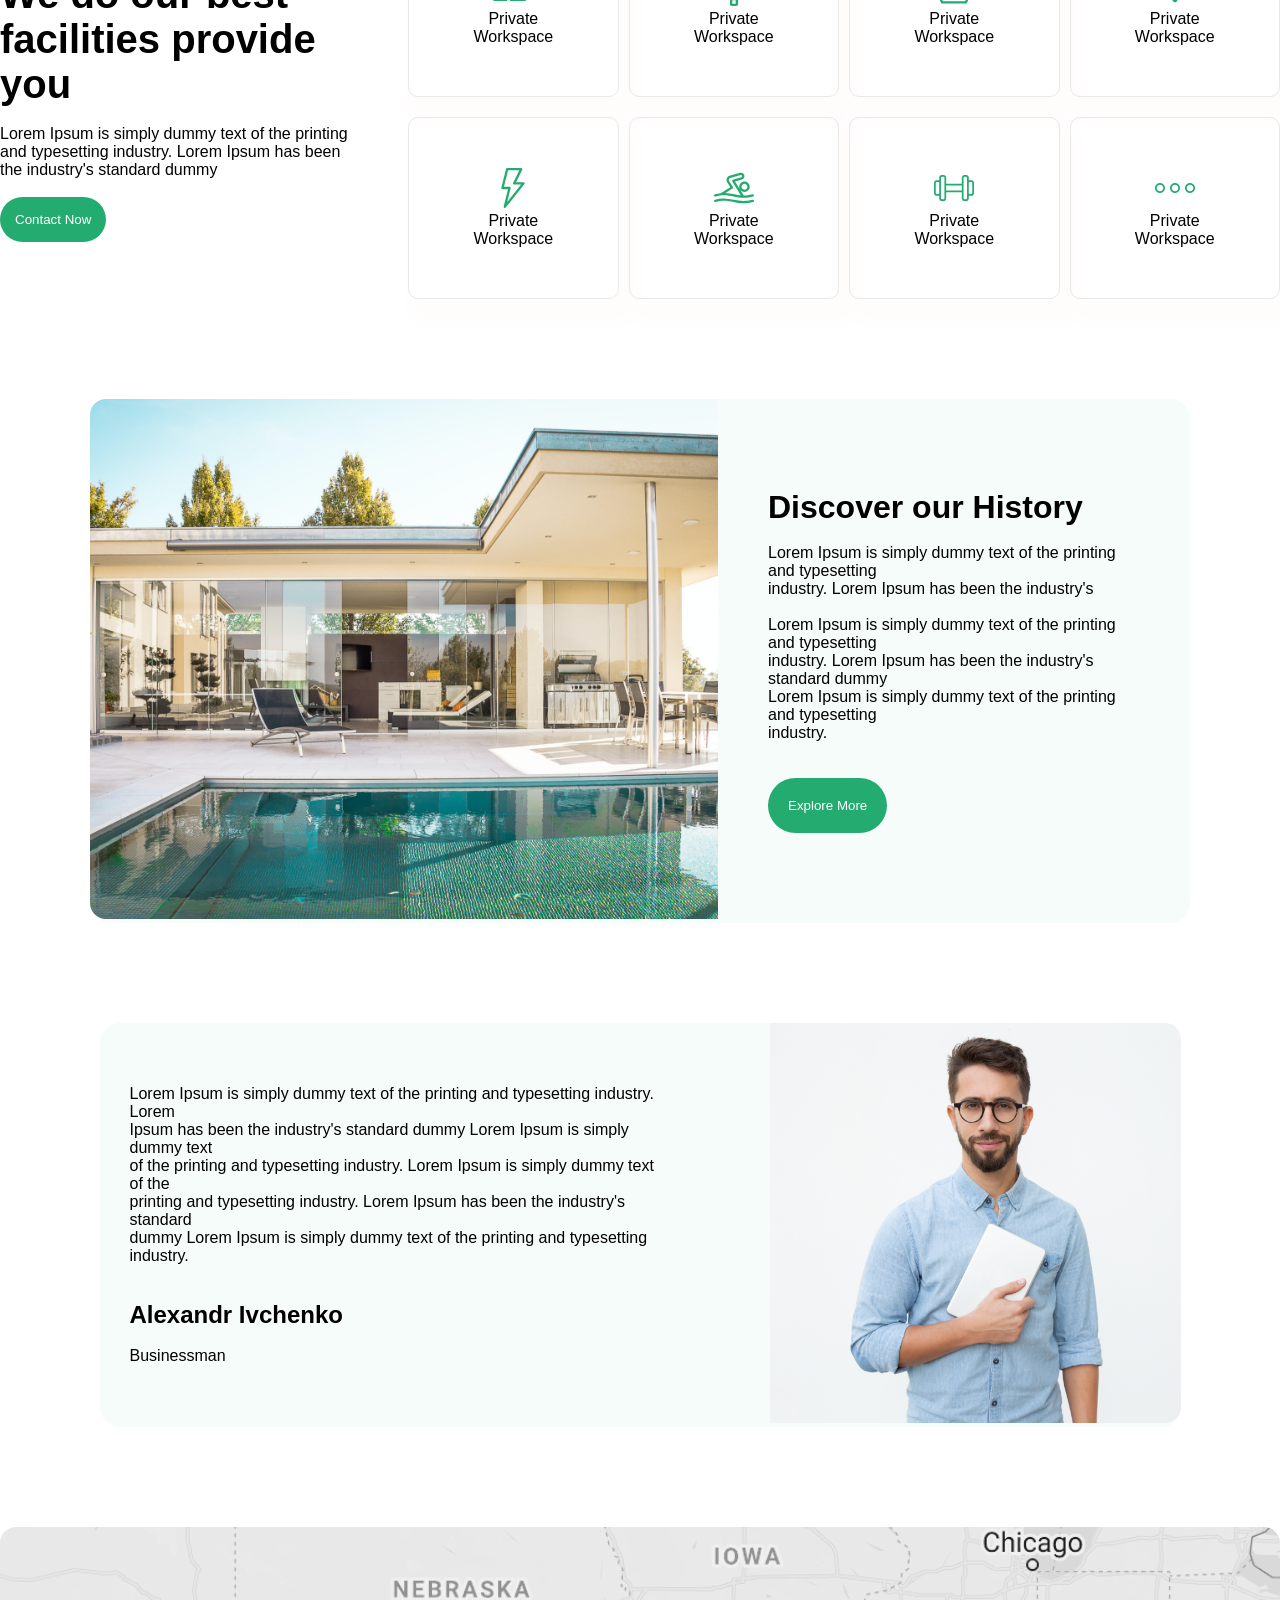
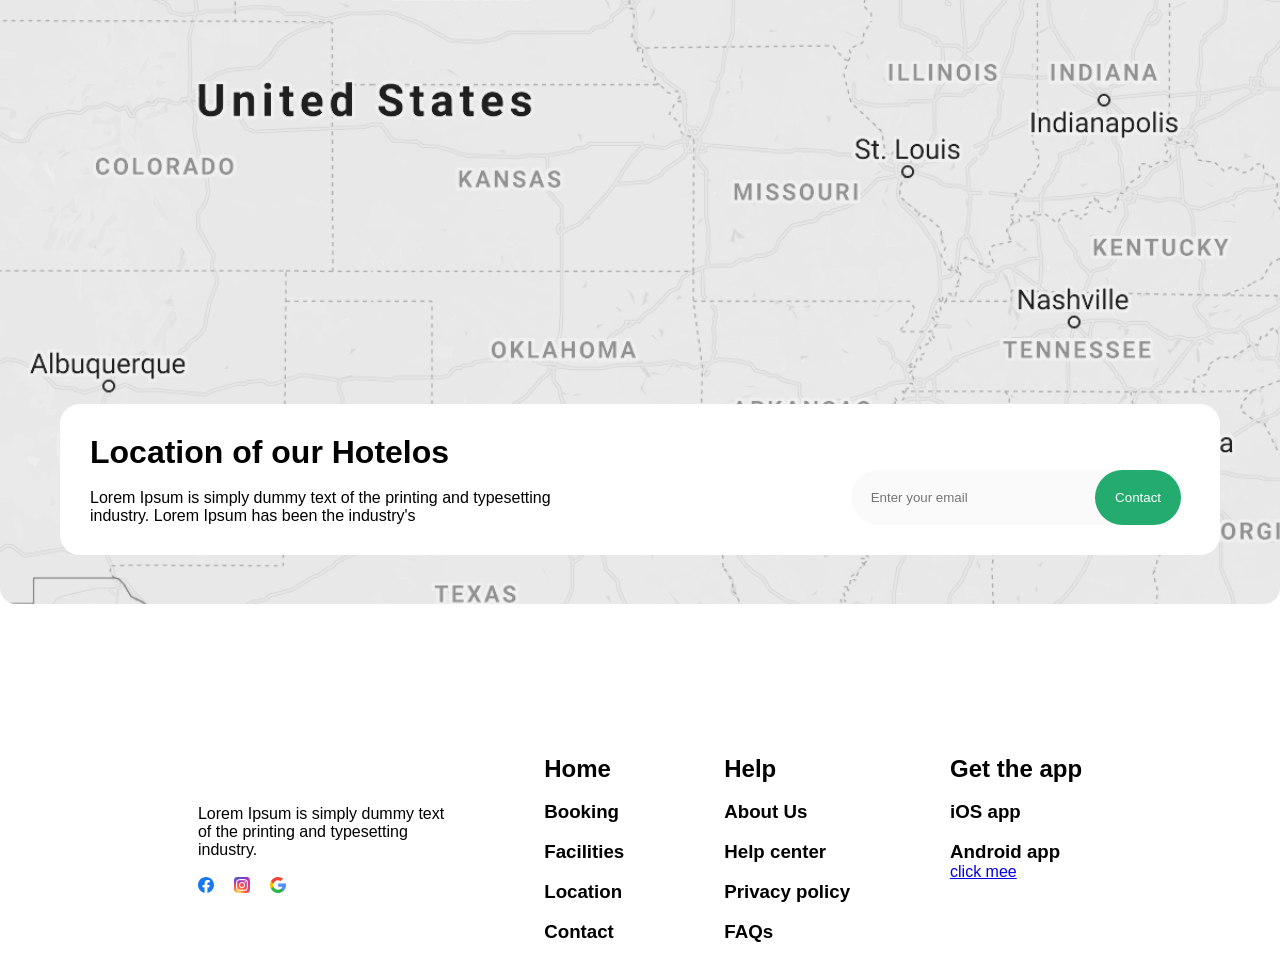
==== commit 7676f857: "added a" ====
--- a/index.html
+++ b/index.html
@@ -253,6 +253,7 @@
                 <h2>Get the app</h2><br>
                 <h3>iOS app</h3><br>
                 <h3>Android app</h3>
+                <a href="./muhammad.html">click mee</a>
             </div>
         </div>
     </footer>
--- a/style.css
+++ b/style.css
@@ -21,7 +21,7 @@
     gap: 20px;
 }
 
- .aa button {
+.aa button {
     background-color: #24AB70;
     color: white;
     border: 0;
@@ -68,7 +68,7 @@
     display: flex;
     align-items: center;
     gap: 20px;
-    
+
 }
 
 .btn {
@@ -88,22 +88,25 @@
     justify-content: center;
     gap: 50px;
     padding: 30px;
-    position: absolute;
+    position: relative;
     background-color: white;
-    top: 610px;
-    left: 330px;
-    border-radius: 50px;
-    max-width: 1200px;
-    margin: 0 auto;
-}
-.ff{
+    top: -150px;
+    left: 0px;
+    border-radius: 50px;
+    max-width: 1200px;
+    margin: 0 auto;
+    width: 880px;
+}
+
+.ff {
     background-color: #EAF7F1;
     padding: 10px;
     border: 0;
     color: #24AB70;
     border-radius: 50px;
 }
-.kw{
+
+.kw {
     display: flex;
     align-items: center;
     justify-content: center;
@@ -112,79 +115,92 @@
     margin: 0 auto;
     padding-top: 30px;
 }
-.j{
-    display: flex;
-    align-items: center;
-    gap: 20px;
-}
-.d p{
+
+.j {
+    display: flex;
+    align-items: center;
+    gap: 20px;
+}
+
+.d p {
     color: #555555;
 }
-.d{
+
+.d {
     background-color: #F6FCF9;
     width: 330px;
     border-radius: 50px 50px 0px 0px;
     padding-bottom: 20px;
 }
-.os{
+
+.os {
     padding-left: 20px;
     padding-top: 10px;
 }
-.sec1{
+
+.sec1 {
     display: flex;
     align-items: center;
     justify-content: center;
     gap: 30px;
     padding-top: 50px;
 }
-.ok{
+
+.ok {
     width: 330px;
 }
-.sd{
+
+.sd {
     border: 0;
     border-radius: 50px;
     padding: 15px;
     background-color: #24AB70;
     color: white;
 }
-.kq{
+
+.kq {
     font-size: 40px;
 }
 
-.ox{
+.ox {
     border: 1px solid #E8E8E8;
     padding: 50px 40px;
     text-align: center;
     border-radius: 10px;
-    box-shadow: 10px 15px 15px 10px  #fffcfc;
-}
-.df{
-    display: flex;
-    align-items: center;
-    gap: 10px;
-
-}
-.dc{
+    box-shadow: 10px 15px 15px 10px #fffcfc;
+}
+
+.df {
+    display: flex;
+    align-items: center;
+    gap: 10px;
+
+}
+
+.dc {
     display: flex;
     align-items: center;
     gap: 10px;
     padding-top: 20px;
 }
-.sec2{
+
+.sec2 {
     display: flex;
     align-items: center;
     justify-content: center;
     padding-top: 100px;
     gap: 20px;
 }
-.lk{
+
+.lk {
     background-color: #24AB70;
     border: 0;
     border-radius: 50px;
     color: white;
     padding: 20px;
 }
-.sec3{
+
+.sec3 {
     display: flex;
     align-items: center;
     justify-content: center;
@@ -197,10 +213,12 @@
     margin-top: 100px;
     margin-bottom: 100px;
 }
-.oj{
+
+.oj {
     padding-right: 50px;
 }
-.sec4{
+
+.sec4 {
     display: flex;
     align-items: center;
     justify-content: center;
@@ -211,35 +229,41 @@
     width: 1081px;
     border-radius: 20px;
 }
-.lor{
+
+.lor {
     padding-left: 30px;
 }
-.map{
-    display: flex;
-    align-items: center;
-    justify-content: center;
-}
-.hh{
+
+.map {
+    display: flex;
+    align-items: center;
+    justify-content: center;
+}
+
+.hh {
     display: flex;
     align-items: end;
     gap: 50px;
-    position: absolute;
-    top: 3500px;
-    left: 180px;
+    position: relative;
+    top: -200px;
+    left: 0px;
     background-color: white;
     padding: 30px;
     border-radius: 20px;
     width: 1100px;
-
-}
-.inp{
+    max-width: 1200px;
+    margin: 0 auto;
+}
+
+.inp {
     width: 250px;
     padding: 20px;
     border-radius: 50px;
     border: 0;
     background-color: #FAFAFA;
 }
-.ko{
+
+.ko {
     background-color: #24AB70;
     color: white;
     padding: 20px;
@@ -247,22 +271,26 @@
     border: 0;
     margin-left: -50px;
 }
-.if{
+
+.if {
     padding-left: 250px;
 }
-.sec5{
+
+.sec5 {
     padding-top: 100px;
 }
-.icons{
-    display: flex;
-    gap: 20px;
-}
-.ftr{
+
+.icons {
+    display: flex;
+    gap: 20px;
+}
+
+.ftr {
     display: flex;
     justify-content: center;
     gap: 100px;
-    padding-top: 100px;
-}
-.osd{
+}
+
+.osd {
     padding-top: 50px;
 }
